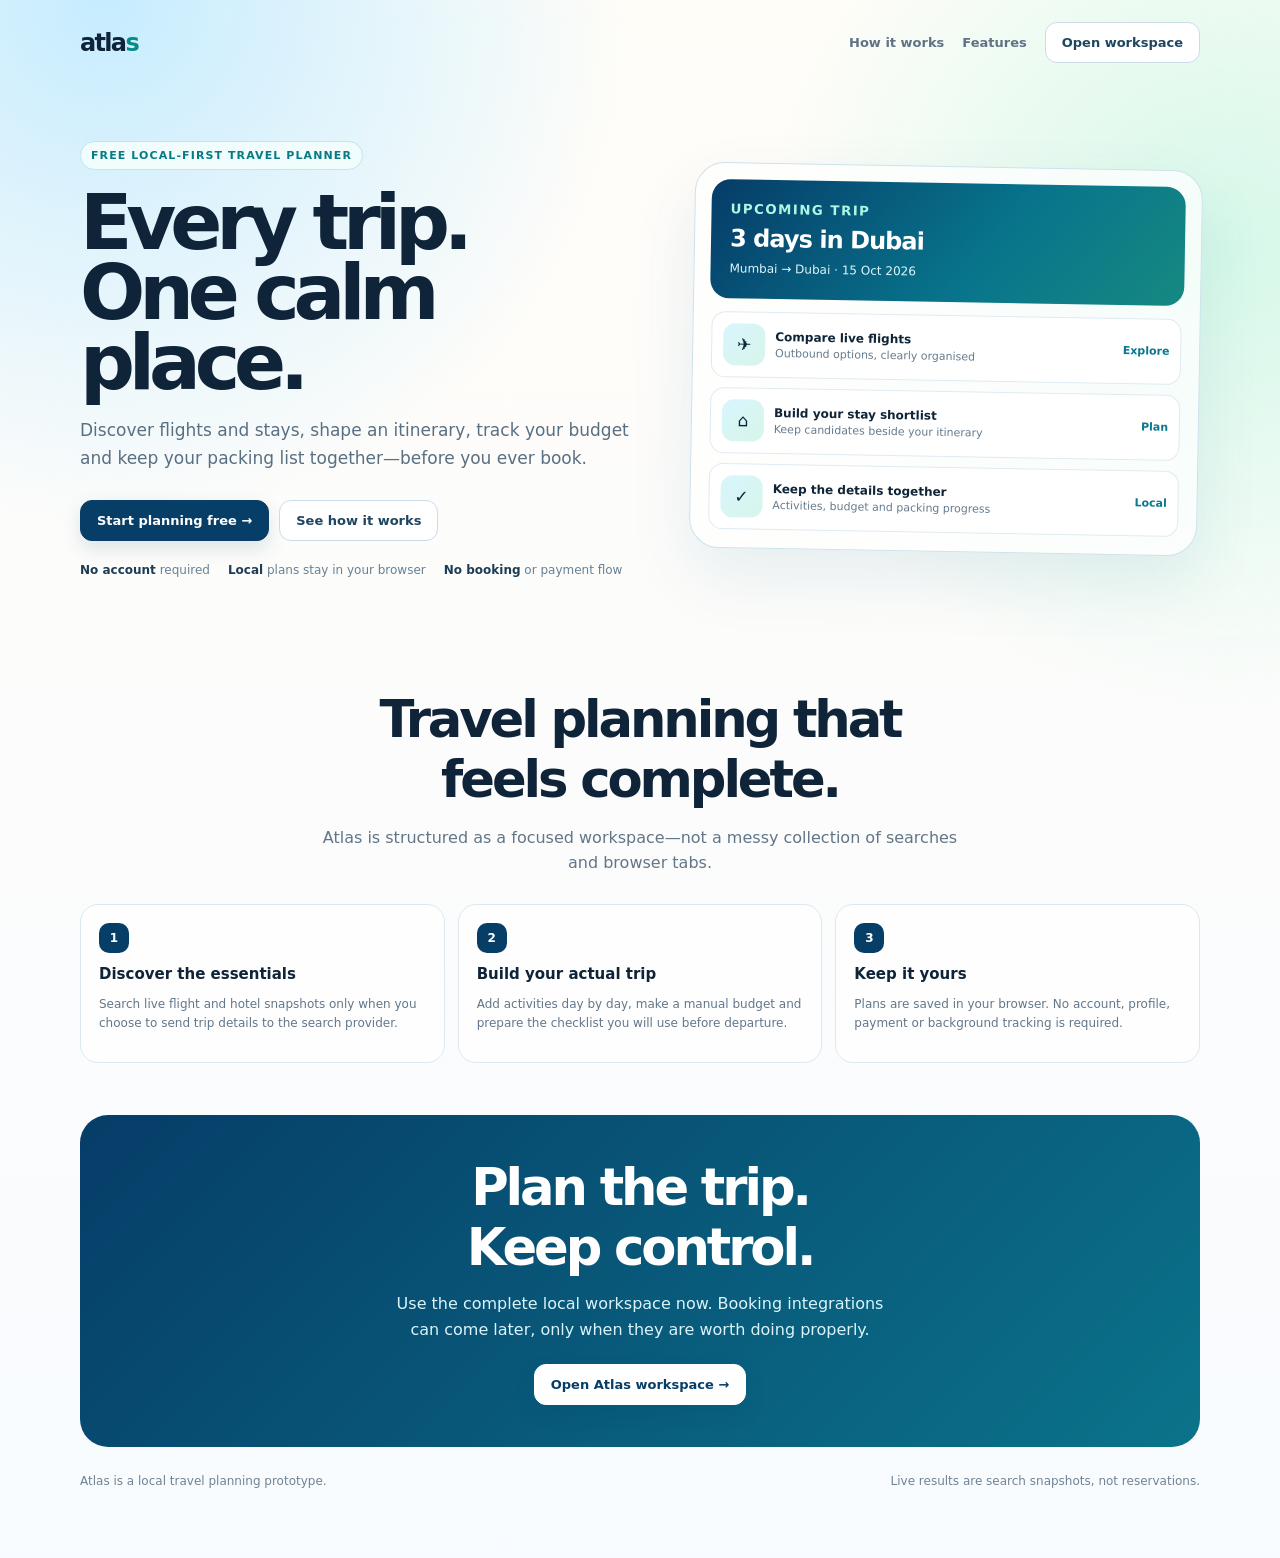
==== landing.html @ ae642bfd "Initial Atlas travel planner prototype" ====
<!doctype html>
<html lang="en">
<head>
  <meta charset="utf-8" />
  <meta name="viewport" content="width=device-width, initial-scale=1" />
  <title>Atlas — Travel planning, in one place</title>
  <style>
    :root{font-family:Inter,ui-sans-serif,system-ui,sans-serif;color:#0f2438;background:#f8fbff}*{box-sizing:border-box}body{margin:0;background:radial-gradient(circle at 8% 0,#c6ecff,transparent 33rem),radial-gradient(circle at 96% 16%,#d5f8e9,transparent 29rem),linear-gradient(#fffdf8,#f8fbff)}a{text-decoration:none;color:inherit}.wrap{max-width:1160px;margin:auto;padding:22px 20px 70px}.nav{display:flex;align-items:center;justify-content:space-between;gap:16px}.brand{font-size:24px;font-weight:900;letter-spacing:-.07em}.brand i{font-style:normal;color:#078b89}.nav-links{display:flex;align-items:center;gap:18px;color:#607285;font-size:13px;font-weight:700}.button{display:inline-flex;justify-content:center;align-items:center;border-radius:12px;padding:12px 16px;font-size:13px;font-weight:850;border:1px solid #0a3e68;background:#073e68;color:white;box-shadow:0 8px 20px #063d6821;transition:.2s}.button:hover{transform:translateY(-1px);background:#07568b}.button.light{background:#fff;color:#1f4660;border-color:#c9dce7;box-shadow:none}.hero{display:grid;grid-template-columns:1.05fr .95fr;gap:50px;align-items:center;padding:78px 0 60px}.eyebrow{display:inline-flex;gap:7px;align-items:center;border:1px solid #c0e5eb;background:#f0fdfc;border-radius:999px;padding:7px 10px;color:#067a85;font-size:11px;font-weight:900;letter-spacing:.1em;text-transform:uppercase}.hero h1{font-size:clamp(3.2rem,6vw,5.8rem);letter-spacing:-.08em;line-height:.91;margin:18px 0}.hero p{max-width:550px;font-size:17px;color:#596f82;line-height:1.65;margin:0}.actions{display:flex;gap:10px;flex-wrap:wrap;margin-top:28px}.proof{display:flex;gap:18px;flex-wrap:wrap;margin-top:22px;color:#668095;font-size:12px}.proof b{color:#1c3d55}.preview{border:1px solid #cde2eb;border-radius:30px;padding:16px;background:#ffffffbd;box-shadow:0 28px 65px #155d8c18;transform:rotate(1deg)}.preview-head{border-radius:19px;padding:19px;background:linear-gradient(130deg,#063c68,#08748c 58%,#168981);color:#fff}.preview-head small{color:#adf7e4;font-weight:900;letter-spacing:.11em;text-transform:uppercase}.preview-head h2{font-size:24px;letter-spacing:-.04em;margin:7px 0}.preview-head p{font-size:12px;color:#ddf7fb;margin:0}.rows{display:grid;gap:10px;padding:13px 2px 2px}.row{display:grid;grid-template-columns:42px 1fr auto;gap:10px;align-items:center;border:1px solid #dfebf1;border-radius:14px;background:#fff;padding:11px}.round{display:grid;place-items:center;width:42px;height:42px;border-radius:12px;background:linear-gradient(135deg,#d9f5ff,#d7f5e9);font-size:17px}.row b{display:block;font-size:12px}.row span{display:block;margin-top:3px;font-size:11px;color:#667b8d}.price{font-size:11px;font-weight:900;color:#087891}.feature-heading{text-align:center;margin:52px auto 28px;max-width:650px}.feature-heading h2{font-size:clamp(2rem,4vw,3.3rem);letter-spacing:-.06em;margin:0}.feature-heading p{color:#627687;line-height:1.6}.features{display:grid;grid-template-columns:repeat(3,1fr);gap:13px}.feature{border:1px solid #dbe9ef;border-radius:18px;padding:18px;background:#ffffffc9}.feature strong{display:block;margin-top:12px;font-size:15px}.feature p{font-size:12px;line-height:1.55;color:#62778a}.number{display:grid;place-items:center;width:30px;height:30px;border-radius:10px;background:#073e68;color:#fff;font-size:12px;font-weight:900}.cta{margin-top:52px;border-radius:28px;padding:42px;background:linear-gradient(135deg,#063d68,#0b738b);color:white;text-align:center}.cta h2{font-size:clamp(2rem,4vw,3.4rem);letter-spacing:-.06em;margin:0}.cta p{color:#dbf4fa;max-width:510px;margin:14px auto 22px;line-height:1.6}.cta .button{background:#fff;color:#063e68;border-color:#fff}.foot{display:flex;justify-content:space-between;gap:16px;margin-top:27px;font-size:12px;color:#708394}@media(max-width:760px){.nav-links a{display:none}.hero{grid-template-columns:1fr;padding:48px 0}.preview{transform:none}.features{grid-template-columns:1fr}.foot{flex-direction:column}.wrap{padding:18px 15px 42px}}
  </style>
</head>
<body>
  <div class="wrap">
    <nav class="nav"><a class="brand" href="/">atla<i>s</i></a><div class="nav-links"><a href="#features">How it works</a><a href="#features">Features</a><a class="button light" href="/app">Open workspace</a></div></nav>
    <main>
      <section class="hero"><div><span class="eyebrow">Free local-first travel planner</span><h1>Every trip.<br>One calm place.</h1><p>Discover flights and stays, shape an itinerary, track your budget and keep your packing list together—before you ever book.</p><div class="actions"><a class="button" href="/app">Start planning free →</a><a class="button light" href="#features">See how it works</a></div><div class="proof"><span><b>No account</b> required</span><span><b>Local</b> plans stay in your browser</span><span><b>No booking</b> or payment flow</span></div></div><aside class="preview"><header class="preview-head"><small>Upcoming trip</small><h2>3 days in Dubai</h2><p>Mumbai → Dubai · 15 Oct 2026</p></header><div class="rows"><div class="row"><div class="round">✈</div><div><b>Compare live flights</b><span>Outbound options, clearly organised</span></div><div class="price">Explore</div></div><div class="row"><div class="round">⌂</div><div><b>Build your stay shortlist</b><span>Keep candidates beside your itinerary</span></div><div class="price">Plan</div></div><div class="row"><div class="round">✓</div><div><b>Keep the details together</b><span>Activities, budget and packing progress</span></div><div class="price">Local</div></div></div></aside></section>
      <section id="features"><div class="feature-heading"><h2>Travel planning that feels complete.</h2><p>Atlas is structured as a focused workspace—not a messy collection of searches and browser tabs.</p></div><div class="features"><article class="feature"><div class="number">1</div><strong>Discover the essentials</strong><p>Search live flight and hotel snapshots only when you choose to send trip details to the search provider.</p></article><article class="feature"><div class="number">2</div><strong>Build your actual trip</strong><p>Add activities day by day, make a manual budget and prepare the checklist you will use before departure.</p></article><article class="feature"><div class="number">3</div><strong>Keep it yours</strong><p>Plans are saved in your browser. No account, profile, payment or background tracking is required.</p></article></div></section>
      <section class="cta"><h2>Plan the trip.<br>Keep control.</h2><p>Use the complete local workspace now. Booking integrations can come later, only when they are worth doing properly.</p><a class="button" href="/app">Open Atlas workspace →</a></section>
    </main>
    <footer class="foot"><span>Atlas is a local travel planning prototype.</span><span>Live results are search snapshots, not reservations.</span></footer>
  </div>
</body>
</html>
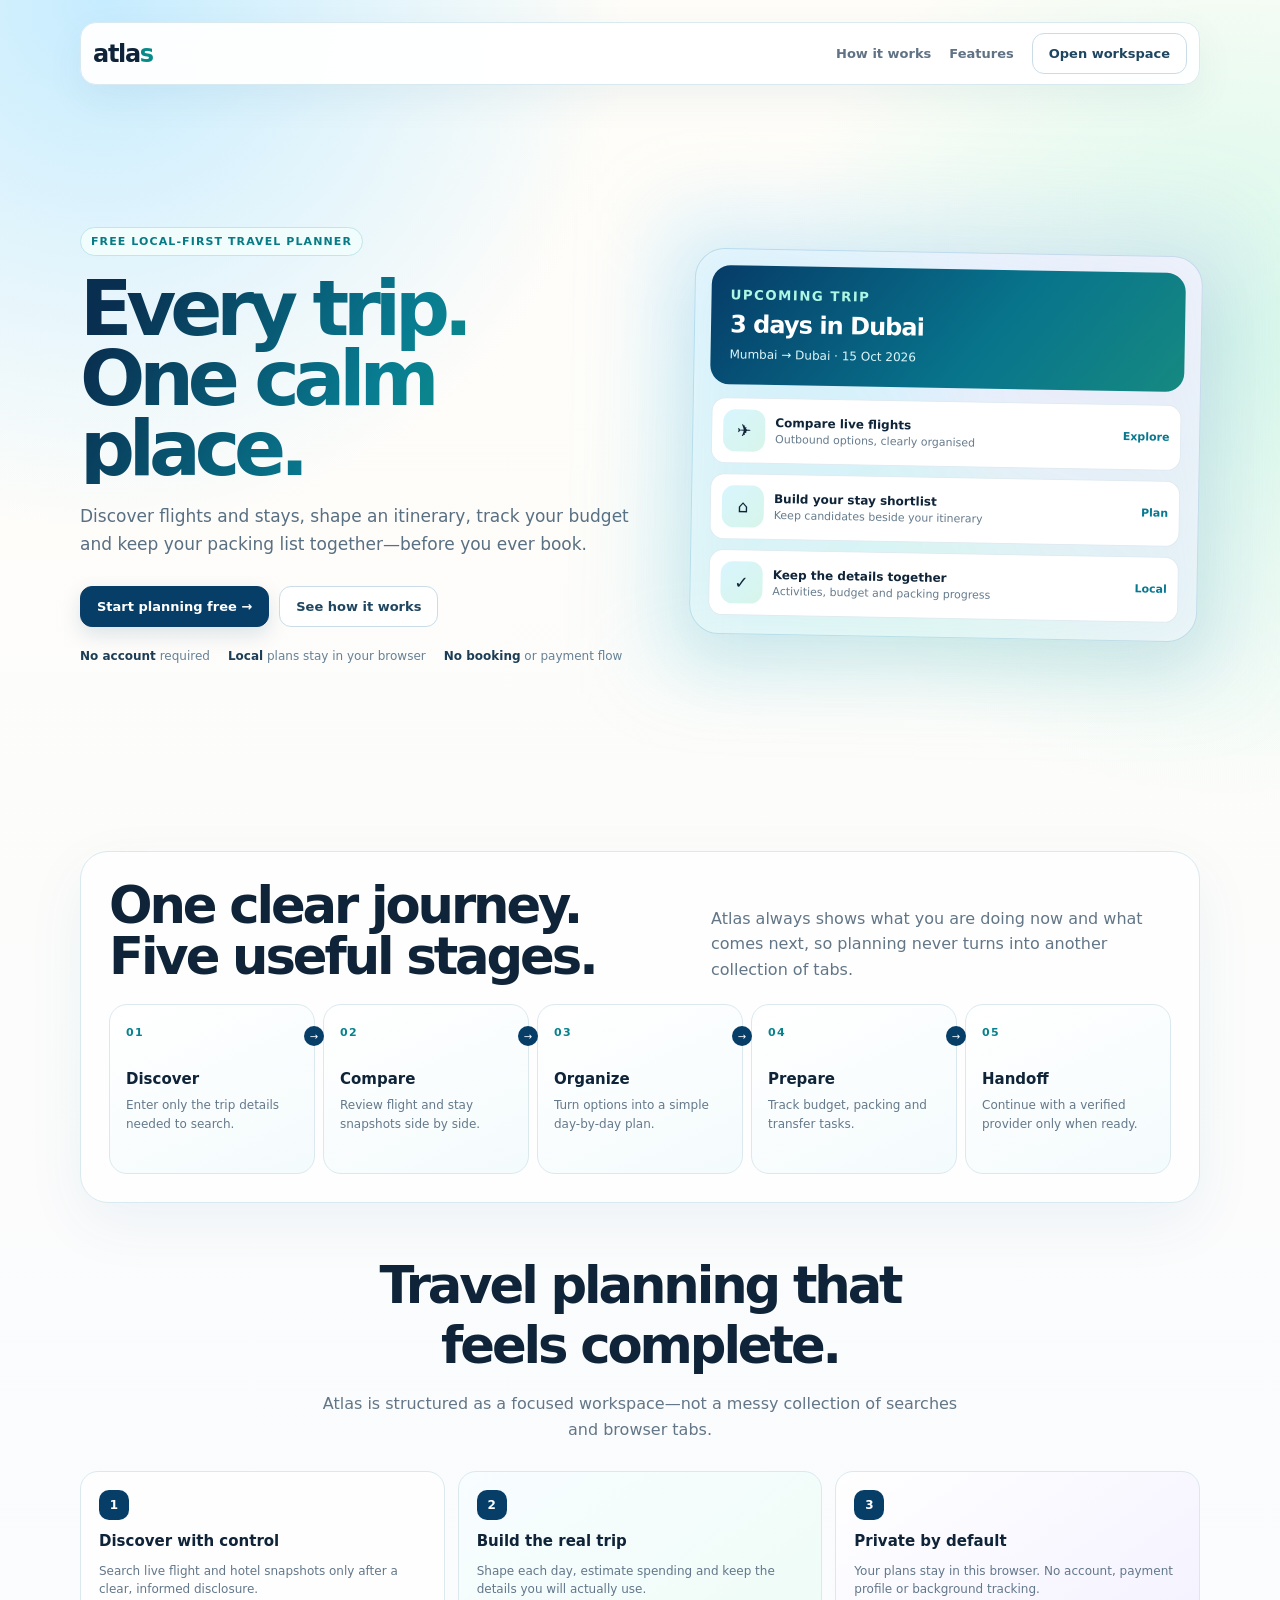
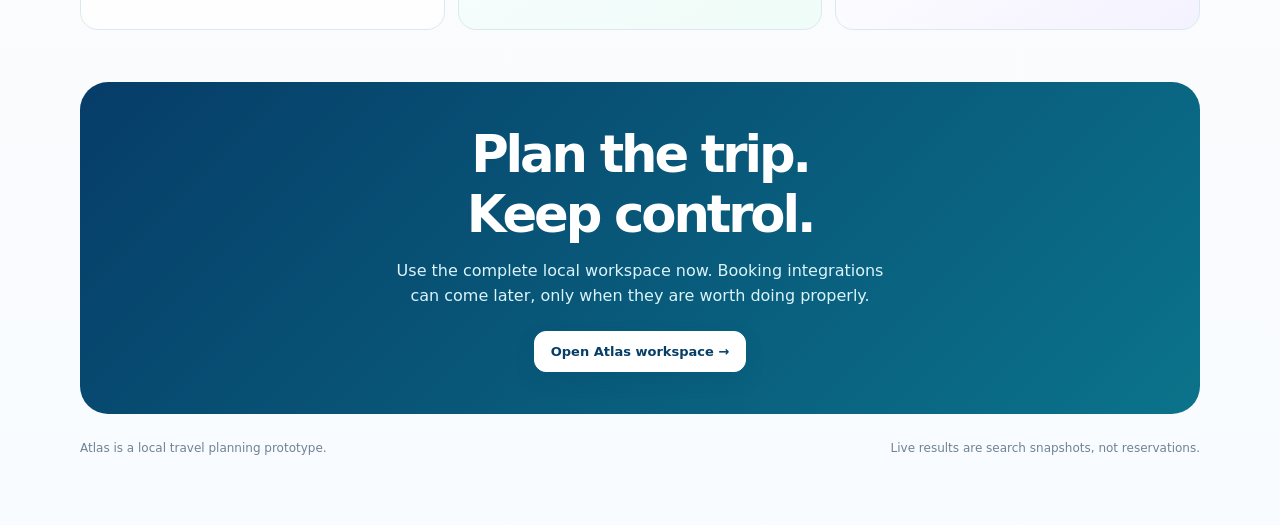
==== commit 701ef41c: "Redesign landing page and clarify trip workflow" ====
--- a/landing.html
+++ b/landing.html
@@ -7,13 +7,17 @@
   <style>
     :root{font-family:Inter,ui-sans-serif,system-ui,sans-serif;color:#0f2438;background:#f8fbff}*{box-sizing:border-box}body{margin:0;background:radial-gradient(circle at 8% 0,#c6ecff,transparent 33rem),radial-gradient(circle at 96% 16%,#d5f8e9,transparent 29rem),linear-gradient(#fffdf8,#f8fbff)}a{text-decoration:none;color:inherit}.wrap{max-width:1160px;margin:auto;padding:22px 20px 70px}.nav{display:flex;align-items:center;justify-content:space-between;gap:16px}.brand{font-size:24px;font-weight:900;letter-spacing:-.07em}.brand i{font-style:normal;color:#078b89}.nav-links{display:flex;align-items:center;gap:18px;color:#607285;font-size:13px;font-weight:700}.button{display:inline-flex;justify-content:center;align-items:center;border-radius:12px;padding:12px 16px;font-size:13px;font-weight:850;border:1px solid #0a3e68;background:#073e68;color:white;box-shadow:0 8px 20px #063d6821;transition:.2s}.button:hover{transform:translateY(-1px);background:#07568b}.button.light{background:#fff;color:#1f4660;border-color:#c9dce7;box-shadow:none}.hero{display:grid;grid-template-columns:1.05fr .95fr;gap:50px;align-items:center;padding:78px 0 60px}.eyebrow{display:inline-flex;gap:7px;align-items:center;border:1px solid #c0e5eb;background:#f0fdfc;border-radius:999px;padding:7px 10px;color:#067a85;font-size:11px;font-weight:900;letter-spacing:.1em;text-transform:uppercase}.hero h1{font-size:clamp(3.2rem,6vw,5.8rem);letter-spacing:-.08em;line-height:.91;margin:18px 0}.hero p{max-width:550px;font-size:17px;color:#596f82;line-height:1.65;margin:0}.actions{display:flex;gap:10px;flex-wrap:wrap;margin-top:28px}.proof{display:flex;gap:18px;flex-wrap:wrap;margin-top:22px;color:#668095;font-size:12px}.proof b{color:#1c3d55}.preview{border:1px solid #cde2eb;border-radius:30px;padding:16px;background:#ffffffbd;box-shadow:0 28px 65px #155d8c18;transform:rotate(1deg)}.preview-head{border-radius:19px;padding:19px;background:linear-gradient(130deg,#063c68,#08748c 58%,#168981);color:#fff}.preview-head small{color:#adf7e4;font-weight:900;letter-spacing:.11em;text-transform:uppercase}.preview-head h2{font-size:24px;letter-spacing:-.04em;margin:7px 0}.preview-head p{font-size:12px;color:#ddf7fb;margin:0}.rows{display:grid;gap:10px;padding:13px 2px 2px}.row{display:grid;grid-template-columns:42px 1fr auto;gap:10px;align-items:center;border:1px solid #dfebf1;border-radius:14px;background:#fff;padding:11px}.round{display:grid;place-items:center;width:42px;height:42px;border-radius:12px;background:linear-gradient(135deg,#d9f5ff,#d7f5e9);font-size:17px}.row b{display:block;font-size:12px}.row span{display:block;margin-top:3px;font-size:11px;color:#667b8d}.price{font-size:11px;font-weight:900;color:#087891}.feature-heading{text-align:center;margin:52px auto 28px;max-width:650px}.feature-heading h2{font-size:clamp(2rem,4vw,3.3rem);letter-spacing:-.06em;margin:0}.feature-heading p{color:#627687;line-height:1.6}.features{display:grid;grid-template-columns:repeat(3,1fr);gap:13px}.feature{border:1px solid #dbe9ef;border-radius:18px;padding:18px;background:#ffffffc9}.feature strong{display:block;margin-top:12px;font-size:15px}.feature p{font-size:12px;line-height:1.55;color:#62778a}.number{display:grid;place-items:center;width:30px;height:30px;border-radius:10px;background:#073e68;color:#fff;font-size:12px;font-weight:900}.cta{margin-top:52px;border-radius:28px;padding:42px;background:linear-gradient(135deg,#063d68,#0b738b);color:white;text-align:center}.cta h2{font-size:clamp(2rem,4vw,3.4rem);letter-spacing:-.06em;margin:0}.cta p{color:#dbf4fa;max-width:510px;margin:14px auto 22px;line-height:1.6}.cta .button{background:#fff;color:#063e68;border-color:#fff}.foot{display:flex;justify-content:space-between;gap:16px;margin-top:27px;font-size:12px;color:#708394}@media(max-width:760px){.nav-links a{display:none}.hero{grid-template-columns:1fr;padding:48px 0}.preview{transform:none}.features{grid-template-columns:1fr}.foot{flex-direction:column}.wrap{padding:18px 15px 42px}}
   </style>
+  <style>
+    html{scroll-behavior:smooth}body{overflow-x:hidden}.wrap{position:relative}.wrap:before{content:"";position:fixed;inset:0;z-index:-2;background-image:linear-gradient(#0b55700a 1px,transparent 1px),linear-gradient(90deg,#0b55700a 1px,transparent 1px);background-size:48px 48px;mask-image:linear-gradient(to bottom,#000,transparent 78%)}.nav{position:sticky;top:14px;z-index:20;padding:10px 12px;border:1px solid #d8e9ef;background:#fffffff0;backdrop-filter:blur(18px);border-radius:16px;box-shadow:0 14px 38px #104c6810}.brand{letter-spacing:-.055em}.hero{min-height:78vh}.hero h1{max-width:760px;background:linear-gradient(120deg,#092f50 8%,#087c91 52%,#15a37f 95%);background-clip:text;-webkit-background-clip:text;color:transparent}.preview{position:relative;isolation:isolate}.preview:before{content:"";position:absolute;inset:-35px;z-index:-1;background:conic-gradient(from 180deg at 50% 50%,#4fd1c533,#38bdf833,#a78bfa24,#4fd1c533);filter:blur(42px);animation:atlas-drift 9s ease-in-out infinite alternate}.button:focus-visible,.nav a:focus-visible{outline:3px solid #46c9c8;outline-offset:3px}.workflow{margin:64px 0 20px;padding:28px;border:1px solid #d8e9ef;border-radius:28px;background:#ffffffc9;box-shadow:0 20px 60px #155d8c10}.workflow-head{display:flex;align-items:end;justify-content:space-between;gap:20px;margin-bottom:22px}.workflow h2{font-size:clamp(2rem,4vw,3.4rem);letter-spacing:-.06em;line-height:1;margin:0}.workflow-head p{max-width:460px;color:#627687;line-height:1.6;margin:0}.journey{display:grid;grid-template-columns:repeat(5,1fr);gap:8px}.journey article{position:relative;min-height:170px;padding:16px;border:1px solid #dbe9ef;border-radius:18px;background:linear-gradient(155deg,#fff,#f4fbfd);transition:transform .25s,border-color .25s,box-shadow .25s}.journey article:hover{transform:translateY(-5px);border-color:#83d2d4;box-shadow:0 18px 35px #0c6b8212}.journey em{font-style:normal;font-size:11px;font-weight:900;color:#07828d;letter-spacing:.12em}.journey strong{display:block;margin:30px 0 8px;font-size:15px}.journey p{margin:0;color:#64798b;font-size:12px;line-height:1.55}.journey article:not(:last-child):after{content:"→";position:absolute;right:-10px;top:21px;z-index:2;width:20px;height:20px;display:grid;place-items:center;border-radius:50%;background:#073e68;color:#fff;font-size:10px}.feature{transition:transform .25s,border-color .25s}.feature:hover{transform:translateY(-4px);border-color:#91d8d8}.feature:nth-child(2){background:linear-gradient(145deg,#f8fdff,#effcf7)}.feature:nth-child(3){background:linear-gradient(145deg,#fff,#f4f2ff)}@keyframes atlas-drift{to{transform:translate3d(18px,-12px,0) rotate(8deg)}}@media(prefers-reduced-motion:reduce){html{scroll-behavior:auto}*,*:before,*:after{animation:none!important;transition:none!important}}@media(max-width:900px){.journey{grid-template-columns:1fr 1fr}.journey article:not(:last-child):after{display:none}}@media(max-width:620px){.nav{top:8px}.workflow{padding:20px}.workflow-head{display:block}.workflow-head p{margin-top:12px}.journey{grid-template-columns:1fr}.journey article{min-height:auto}.journey strong{margin-top:18px}}
+  </style>
 </head>
 <body>
   <div class="wrap">
     <nav class="nav"><a class="brand" href="/">atla<i>s</i></a><div class="nav-links"><a href="#features">How it works</a><a href="#features">Features</a><a class="button light" href="/app">Open workspace</a></div></nav>
     <main>
       <section class="hero"><div><span class="eyebrow">Free local-first travel planner</span><h1>Every trip.<br>One calm place.</h1><p>Discover flights and stays, shape an itinerary, track your budget and keep your packing list together—before you ever book.</p><div class="actions"><a class="button" href="/app">Start planning free →</a><a class="button light" href="#features">See how it works</a></div><div class="proof"><span><b>No account</b> required</span><span><b>Local</b> plans stay in your browser</span><span><b>No booking</b> or payment flow</span></div></div><aside class="preview"><header class="preview-head"><small>Upcoming trip</small><h2>3 days in Dubai</h2><p>Mumbai → Dubai · 15 Oct 2026</p></header><div class="rows"><div class="row"><div class="round">✈</div><div><b>Compare live flights</b><span>Outbound options, clearly organised</span></div><div class="price">Explore</div></div><div class="row"><div class="round">⌂</div><div><b>Build your stay shortlist</b><span>Keep candidates beside your itinerary</span></div><div class="price">Plan</div></div><div class="row"><div class="round">✓</div><div><b>Keep the details together</b><span>Activities, budget and packing progress</span></div><div class="price">Local</div></div></div></aside></section>
-      <section id="features"><div class="feature-heading"><h2>Travel planning that feels complete.</h2><p>Atlas is structured as a focused workspace—not a messy collection of searches and browser tabs.</p></div><div class="features"><article class="feature"><div class="number">1</div><strong>Discover the essentials</strong><p>Search live flight and hotel snapshots only when you choose to send trip details to the search provider.</p></article><article class="feature"><div class="number">2</div><strong>Build your actual trip</strong><p>Add activities day by day, make a manual budget and prepare the checklist you will use before departure.</p></article><article class="feature"><div class="number">3</div><strong>Keep it yours</strong><p>Plans are saved in your browser. No account, profile, payment or background tracking is required.</p></article></div></section>
+      <section class="workflow" aria-labelledby="journey-title"><div class="workflow-head"><h2 id="journey-title">One clear journey.<br>Five useful stages.</h2><p>Atlas always shows what you are doing now and what comes next, so planning never turns into another collection of tabs.</p></div><div class="journey"><article><em>01</em><strong>Discover</strong><p>Enter only the trip details needed to search.</p></article><article><em>02</em><strong>Compare</strong><p>Review flight and stay snapshots side by side.</p></article><article><em>03</em><strong>Organize</strong><p>Turn options into a simple day-by-day plan.</p></article><article><em>04</em><strong>Prepare</strong><p>Track budget, packing and transfer tasks.</p></article><article><em>05</em><strong>Handoff</strong><p>Continue with a verified provider only when ready.</p></article></div></section>
+      <section id="features"><div class="feature-heading"><h2>Travel planning that feels complete.</h2><p>Atlas is structured as a focused workspace—not a messy collection of searches and browser tabs.</p></div><div class="features"><article class="feature"><div class="number">1</div><strong>Discover with control</strong><p>Search live flight and hotel snapshots only after a clear, informed disclosure.</p></article><article class="feature"><div class="number">2</div><strong>Build the real trip</strong><p>Shape each day, estimate spending and keep the details you will actually use.</p></article><article class="feature"><div class="number">3</div><strong>Private by default</strong><p>Your plans stay in this browser. No account, payment profile or background tracking.</p></article></div></section>
       <section class="cta"><h2>Plan the trip.<br>Keep control.</h2><p>Use the complete local workspace now. Booking integrations can come later, only when they are worth doing properly.</p><a class="button" href="/app">Open Atlas workspace →</a></section>
     </main>
     <footer class="foot"><span>Atlas is a local travel planning prototype.</span><span>Live results are search snapshots, not reservations.</span></footer>
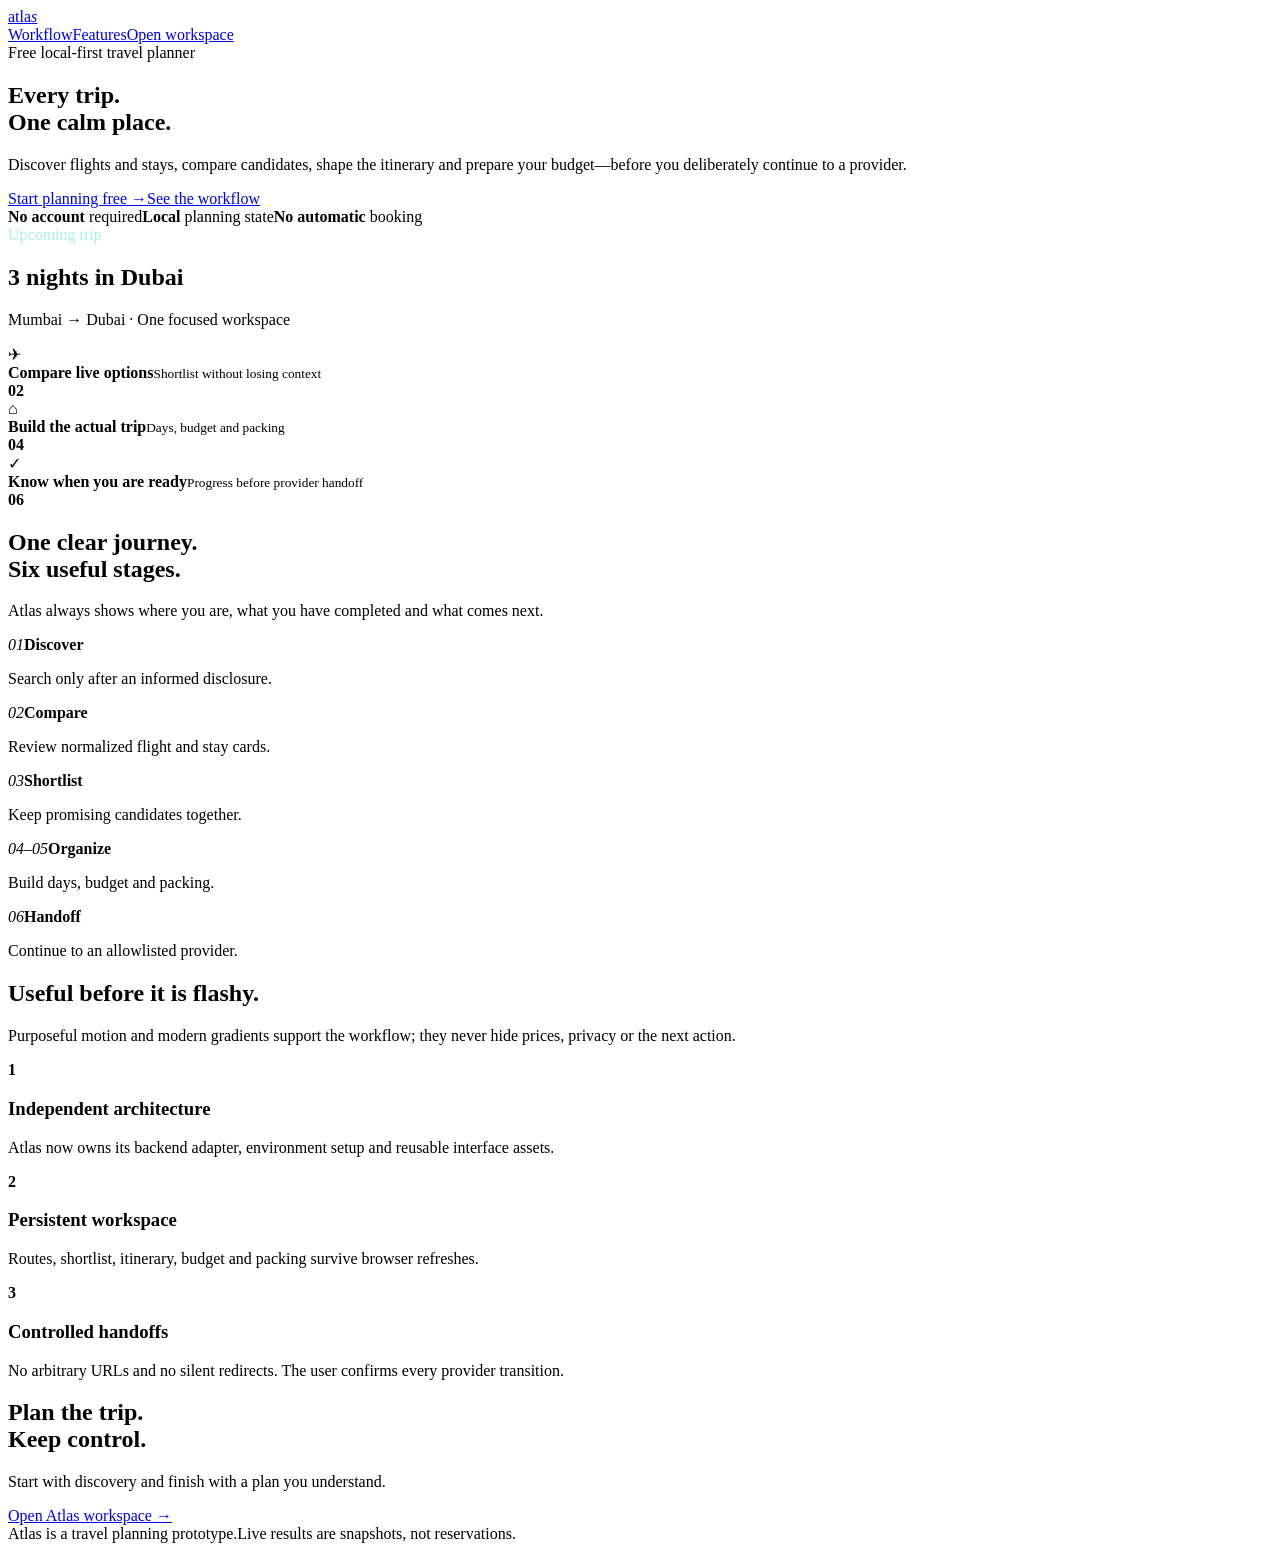
==== commit 99051703: "Upgrade landing.html for standalone Atlas workspace" ====
--- a/landing.html
+++ b/landing.html
@@ -1,26 +1,7 @@
-<!doctype html>
-<html lang="en">
-<head>
-  <meta charset="utf-8" />
-  <meta name="viewport" content="width=device-width, initial-scale=1" />
-  <title>Atlas — Travel planning, in one place</title>
-  <style>
-    :root{font-family:Inter,ui-sans-serif,system-ui,sans-serif;color:#0f2438;background:#f8fbff}*{box-sizing:border-box}body{margin:0;background:radial-gradient(circle at 8% 0,#c6ecff,transparent 33rem),radial-gradient(circle at 96% 16%,#d5f8e9,transparent 29rem),linear-gradient(#fffdf8,#f8fbff)}a{text-decoration:none;color:inherit}.wrap{max-width:1160px;margin:auto;padding:22px 20px 70px}.nav{display:flex;align-items:center;justify-content:space-between;gap:16px}.brand{font-size:24px;font-weight:900;letter-spacing:-.07em}.brand i{font-style:normal;color:#078b89}.nav-links{display:flex;align-items:center;gap:18px;color:#607285;font-size:13px;font-weight:700}.button{display:inline-flex;justify-content:center;align-items:center;border-radius:12px;padding:12px 16px;font-size:13px;font-weight:850;border:1px solid #0a3e68;background:#073e68;color:white;box-shadow:0 8px 20px #063d6821;transition:.2s}.button:hover{transform:translateY(-1px);background:#07568b}.button.light{background:#fff;color:#1f4660;border-color:#c9dce7;box-shadow:none}.hero{display:grid;grid-template-columns:1.05fr .95fr;gap:50px;align-items:center;padding:78px 0 60px}.eyebrow{display:inline-flex;gap:7px;align-items:center;border:1px solid #c0e5eb;background:#f0fdfc;border-radius:999px;padding:7px 10px;color:#067a85;font-size:11px;font-weight:900;letter-spacing:.1em;text-transform:uppercase}.hero h1{font-size:clamp(3.2rem,6vw,5.8rem);letter-spacing:-.08em;line-height:.91;margin:18px 0}.hero p{max-width:550px;font-size:17px;color:#596f82;line-height:1.65;margin:0}.actions{display:flex;gap:10px;flex-wrap:wrap;margin-top:28px}.proof{display:flex;gap:18px;flex-wrap:wrap;margin-top:22px;color:#668095;font-size:12px}.proof b{color:#1c3d55}.preview{border:1px solid #cde2eb;border-radius:30px;padding:16px;background:#ffffffbd;box-shadow:0 28px 65px #155d8c18;transform:rotate(1deg)}.preview-head{border-radius:19px;padding:19px;background:linear-gradient(130deg,#063c68,#08748c 58%,#168981);color:#fff}.preview-head small{color:#adf7e4;font-weight:900;letter-spacing:.11em;text-transform:uppercase}.preview-head h2{font-size:24px;letter-spacing:-.04em;margin:7px 0}.preview-head p{font-size:12px;color:#ddf7fb;margin:0}.rows{display:grid;gap:10px;padding:13px 2px 2px}.row{display:grid;grid-template-columns:42px 1fr auto;gap:10px;align-items:center;border:1px solid #dfebf1;border-radius:14px;background:#fff;padding:11px}.round{display:grid;place-items:center;width:42px;height:42px;border-radius:12px;background:linear-gradient(135deg,#d9f5ff,#d7f5e9);font-size:17px}.row b{display:block;font-size:12px}.row span{display:block;margin-top:3px;font-size:11px;color:#667b8d}.price{font-size:11px;font-weight:900;color:#087891}.feature-heading{text-align:center;margin:52px auto 28px;max-width:650px}.feature-heading h2{font-size:clamp(2rem,4vw,3.3rem);letter-spacing:-.06em;margin:0}.feature-heading p{color:#627687;line-height:1.6}.features{display:grid;grid-template-columns:repeat(3,1fr);gap:13px}.feature{border:1px solid #dbe9ef;border-radius:18px;padding:18px;background:#ffffffc9}.feature strong{display:block;margin-top:12px;font-size:15px}.feature p{font-size:12px;line-height:1.55;color:#62778a}.number{display:grid;place-items:center;width:30px;height:30px;border-radius:10px;background:#073e68;color:#fff;font-size:12px;font-weight:900}.cta{margin-top:52px;border-radius:28px;padding:42px;background:linear-gradient(135deg,#063d68,#0b738b);color:white;text-align:center}.cta h2{font-size:clamp(2rem,4vw,3.4rem);letter-spacing:-.06em;margin:0}.cta p{color:#dbf4fa;max-width:510px;margin:14px auto 22px;line-height:1.6}.cta .button{background:#fff;color:#063e68;border-color:#fff}.foot{display:flex;justify-content:space-between;gap:16px;margin-top:27px;font-size:12px;color:#708394}@media(max-width:760px){.nav-links a{display:none}.hero{grid-template-columns:1fr;padding:48px 0}.preview{transform:none}.features{grid-template-columns:1fr}.foot{flex-direction:column}.wrap{padding:18px 15px 42px}}
-  </style>
-  <style>
-    html{scroll-behavior:smooth}body{overflow-x:hidden}.wrap{position:relative}.wrap:before{content:"";position:fixed;inset:0;z-index:-2;background-image:linear-gradient(#0b55700a 1px,transparent 1px),linear-gradient(90deg,#0b55700a 1px,transparent 1px);background-size:48px 48px;mask-image:linear-gradient(to bottom,#000,transparent 78%)}.nav{position:sticky;top:14px;z-index:20;padding:10px 12px;border:1px solid #d8e9ef;background:#fffffff0;backdrop-filter:blur(18px);border-radius:16px;box-shadow:0 14px 38px #104c6810}.brand{letter-spacing:-.055em}.hero{min-height:78vh}.hero h1{max-width:760px;background:linear-gradient(120deg,#092f50 8%,#087c91 52%,#15a37f 95%);background-clip:text;-webkit-background-clip:text;color:transparent}.preview{position:relative;isolation:isolate}.preview:before{content:"";position:absolute;inset:-35px;z-index:-1;background:conic-gradient(from 180deg at 50% 50%,#4fd1c533,#38bdf833,#a78bfa24,#4fd1c533);filter:blur(42px);animation:atlas-drift 9s ease-in-out infinite alternate}.button:focus-visible,.nav a:focus-visible{outline:3px solid #46c9c8;outline-offset:3px}.workflow{margin:64px 0 20px;padding:28px;border:1px solid #d8e9ef;border-radius:28px;background:#ffffffc9;box-shadow:0 20px 60px #155d8c10}.workflow-head{display:flex;align-items:end;justify-content:space-between;gap:20px;margin-bottom:22px}.workflow h2{font-size:clamp(2rem,4vw,3.4rem);letter-spacing:-.06em;line-height:1;margin:0}.workflow-head p{max-width:460px;color:#627687;line-height:1.6;margin:0}.journey{display:grid;grid-template-columns:repeat(5,1fr);gap:8px}.journey article{position:relative;min-height:170px;padding:16px;border:1px solid #dbe9ef;border-radius:18px;background:linear-gradient(155deg,#fff,#f4fbfd);transition:transform .25s,border-color .25s,box-shadow .25s}.journey article:hover{transform:translateY(-5px);border-color:#83d2d4;box-shadow:0 18px 35px #0c6b8212}.journey em{font-style:normal;font-size:11px;font-weight:900;color:#07828d;letter-spacing:.12em}.journey strong{display:block;margin:30px 0 8px;font-size:15px}.journey p{margin:0;color:#64798b;font-size:12px;line-height:1.55}.journey article:not(:last-child):after{content:"→";position:absolute;right:-10px;top:21px;z-index:2;width:20px;height:20px;display:grid;place-items:center;border-radius:50%;background:#073e68;color:#fff;font-size:10px}.feature{transition:transform .25s,border-color .25s}.feature:hover{transform:translateY(-4px);border-color:#91d8d8}.feature:nth-child(2){background:linear-gradient(145deg,#f8fdff,#effcf7)}.feature:nth-child(3){background:linear-gradient(145deg,#fff,#f4f2ff)}@keyframes atlas-drift{to{transform:translate3d(18px,-12px,0) rotate(8deg)}}@media(prefers-reduced-motion:reduce){html{scroll-behavior:auto}*,*:before,*:after{animation:none!important;transition:none!important}}@media(max-width:900px){.journey{grid-template-columns:1fr 1fr}.journey article:not(:last-child):after{display:none}}@media(max-width:620px){.nav{top:8px}.workflow{padding:20px}.workflow-head{display:block}.workflow-head p{margin-top:12px}.journey{grid-template-columns:1fr}.journey article{min-height:auto}.journey strong{margin-top:18px}}
-  </style>
-</head>
-<body>
-  <div class="wrap">
-    <nav class="nav"><a class="brand" href="/">atla<i>s</i></a><div class="nav-links"><a href="#features">How it works</a><a href="#features">Features</a><a class="button light" href="/app">Open workspace</a></div></nav>
-    <main>
-      <section class="hero"><div><span class="eyebrow">Free local-first travel planner</span><h1>Every trip.<br>One calm place.</h1><p>Discover flights and stays, shape an itinerary, track your budget and keep your packing list together—before you ever book.</p><div class="actions"><a class="button" href="/app">Start planning free →</a><a class="button light" href="#features">See how it works</a></div><div class="proof"><span><b>No account</b> required</span><span><b>Local</b> plans stay in your browser</span><span><b>No booking</b> or payment flow</span></div></div><aside class="preview"><header class="preview-head"><small>Upcoming trip</small><h2>3 days in Dubai</h2><p>Mumbai → Dubai · 15 Oct 2026</p></header><div class="rows"><div class="row"><div class="round">✈</div><div><b>Compare live flights</b><span>Outbound options, clearly organised</span></div><div class="price">Explore</div></div><div class="row"><div class="round">⌂</div><div><b>Build your stay shortlist</b><span>Keep candidates beside your itinerary</span></div><div class="price">Plan</div></div><div class="row"><div class="round">✓</div><div><b>Keep the details together</b><span>Activities, budget and packing progress</span></div><div class="price">Local</div></div></div></aside></section>
-      <section class="workflow" aria-labelledby="journey-title"><div class="workflow-head"><h2 id="journey-title">One clear journey.<br>Five useful stages.</h2><p>Atlas always shows what you are doing now and what comes next, so planning never turns into another collection of tabs.</p></div><div class="journey"><article><em>01</em><strong>Discover</strong><p>Enter only the trip details needed to search.</p></article><article><em>02</em><strong>Compare</strong><p>Review flight and stay snapshots side by side.</p></article><article><em>03</em><strong>Organize</strong><p>Turn options into a simple day-by-day plan.</p></article><article><em>04</em><strong>Prepare</strong><p>Track budget, packing and transfer tasks.</p></article><article><em>05</em><strong>Handoff</strong><p>Continue with a verified provider only when ready.</p></article></div></section>
-      <section id="features"><div class="feature-heading"><h2>Travel planning that feels complete.</h2><p>Atlas is structured as a focused workspace—not a messy collection of searches and browser tabs.</p></div><div class="features"><article class="feature"><div class="number">1</div><strong>Discover with control</strong><p>Search live flight and hotel snapshots only after a clear, informed disclosure.</p></article><article class="feature"><div class="number">2</div><strong>Build the real trip</strong><p>Shape each day, estimate spending and keep the details you will actually use.</p></article><article class="feature"><div class="number">3</div><strong>Private by default</strong><p>Your plans stay in this browser. No account, payment profile or background tracking.</p></article></div></section>
-      <section class="cta"><h2>Plan the trip.<br>Keep control.</h2><p>Use the complete local workspace now. Booking integrations can come later, only when they are worth doing properly.</p><a class="button" href="/app">Open Atlas workspace →</a></section>
-    </main>
-    <footer class="foot"><span>Atlas is a local travel planning prototype.</span><span>Live results are search snapshots, not reservations.</span></footer>
-  </div>
-</body>
-</html>
+<!doctype html><html lang="en"><head><meta charset="utf-8"><meta name="viewport" content="width=device-width,initial-scale=1"><meta name="description" content="Atlas keeps travel discovery, comparison, itinerary, budget and preparation in one calm workspace."><title>Atlas — Every trip, one calm place</title><link rel="stylesheet" href="/assets/styles.css"><link rel="stylesheet" href="/assets/landing.css"></head>
+<body><div class="landing"><nav class="landing-nav"><a class="brand" href="/">atla<i>s</i></a><div class="landing-links"><a href="#workflow">Workflow</a><a href="#features">Features</a><a class="primary" href="/app#discover">Open workspace</a></div></nav>
+<main><section class="landing-hero"><div><span class="eyebrow">Free local-first travel planner</span><h1>Every trip.<br>One calm place.</h1><p>Discover flights and stays, compare candidates, shape the itinerary and prepare your budget—before you deliberately continue to a provider.</p><div class="actions"><a class="primary" href="/app#discover">Start planning free →</a><a class="ghost" href="#workflow">See the workflow</a></div><div class="proof"><span><b>No account</b> required</span><span><b>Local</b> planning state</span><span><b>No automatic</b> booking</span></div></div>
+<aside class="card preview"><header class="preview-head"><span class="eyebrow" style="color:#a7f3df">Upcoming trip</span><h2>3 nights in Dubai</h2><p>Mumbai → Dubai · One focused workspace</p></header><div class="preview-rows"><div class="preview-row"><span>✈</span><div><b>Compare live options</b><small>Shortlist without losing context</small></div><strong>02</strong></div><div class="preview-row"><span>⌂</span><div><b>Build the actual trip</b><small>Days, budget and packing</small></div><strong>04</strong></div><div class="preview-row"><span>✓</span><div><b>Know when you are ready</b><small>Progress before provider handoff</small></div><strong>06</strong></div></div></aside></section>
+<section id="workflow" class="card journey-wrap"><div class="journey-head"><h2>One clear journey.<br>Six useful stages.</h2><p>Atlas always shows where you are, what you have completed and what comes next.</p></div><div class="journey"><article><em>01</em><strong>Discover</strong><p>Search only after an informed disclosure.</p></article><article><em>02</em><strong>Compare</strong><p>Review normalized flight and stay cards.</p></article><article><em>03</em><strong>Shortlist</strong><p>Keep promising candidates together.</p></article><article><em>04–05</em><strong>Organize</strong><p>Build days, budget and packing.</p></article><article><em>06</em><strong>Handoff</strong><p>Continue to an allowlisted provider.</p></article></div></section>
+<section id="features"><header class="feature-head"><h2>Useful before it is flashy.</h2><p>Purposeful motion and modern gradients support the workflow; they never hide prices, privacy or the next action.</p></header><div class="feature-grid"><article class="card feature"><b>1</b><h3>Independent architecture</h3><p>Atlas now owns its backend adapter, environment setup and reusable interface assets.</p></article><article class="card feature"><b>2</b><h3>Persistent workspace</h3><p>Routes, shortlist, itinerary, budget and packing survive browser refreshes.</p></article><article class="card feature"><b>3</b><h3>Controlled handoffs</h3><p>No arbitrary URLs and no silent redirects. The user confirms every provider transition.</p></article></div></section>
+<section class="card landing-cta"><h2>Plan the trip.<br>Keep control.</h2><p>Start with discovery and finish with a plan you understand.</p><a class="primary" href="/app#discover">Open Atlas workspace →</a></section></main><footer class="footer"><span>Atlas is a travel planning prototype.</span><span>Live results are snapshots, not reservations.</span></footer></div></body></html>
